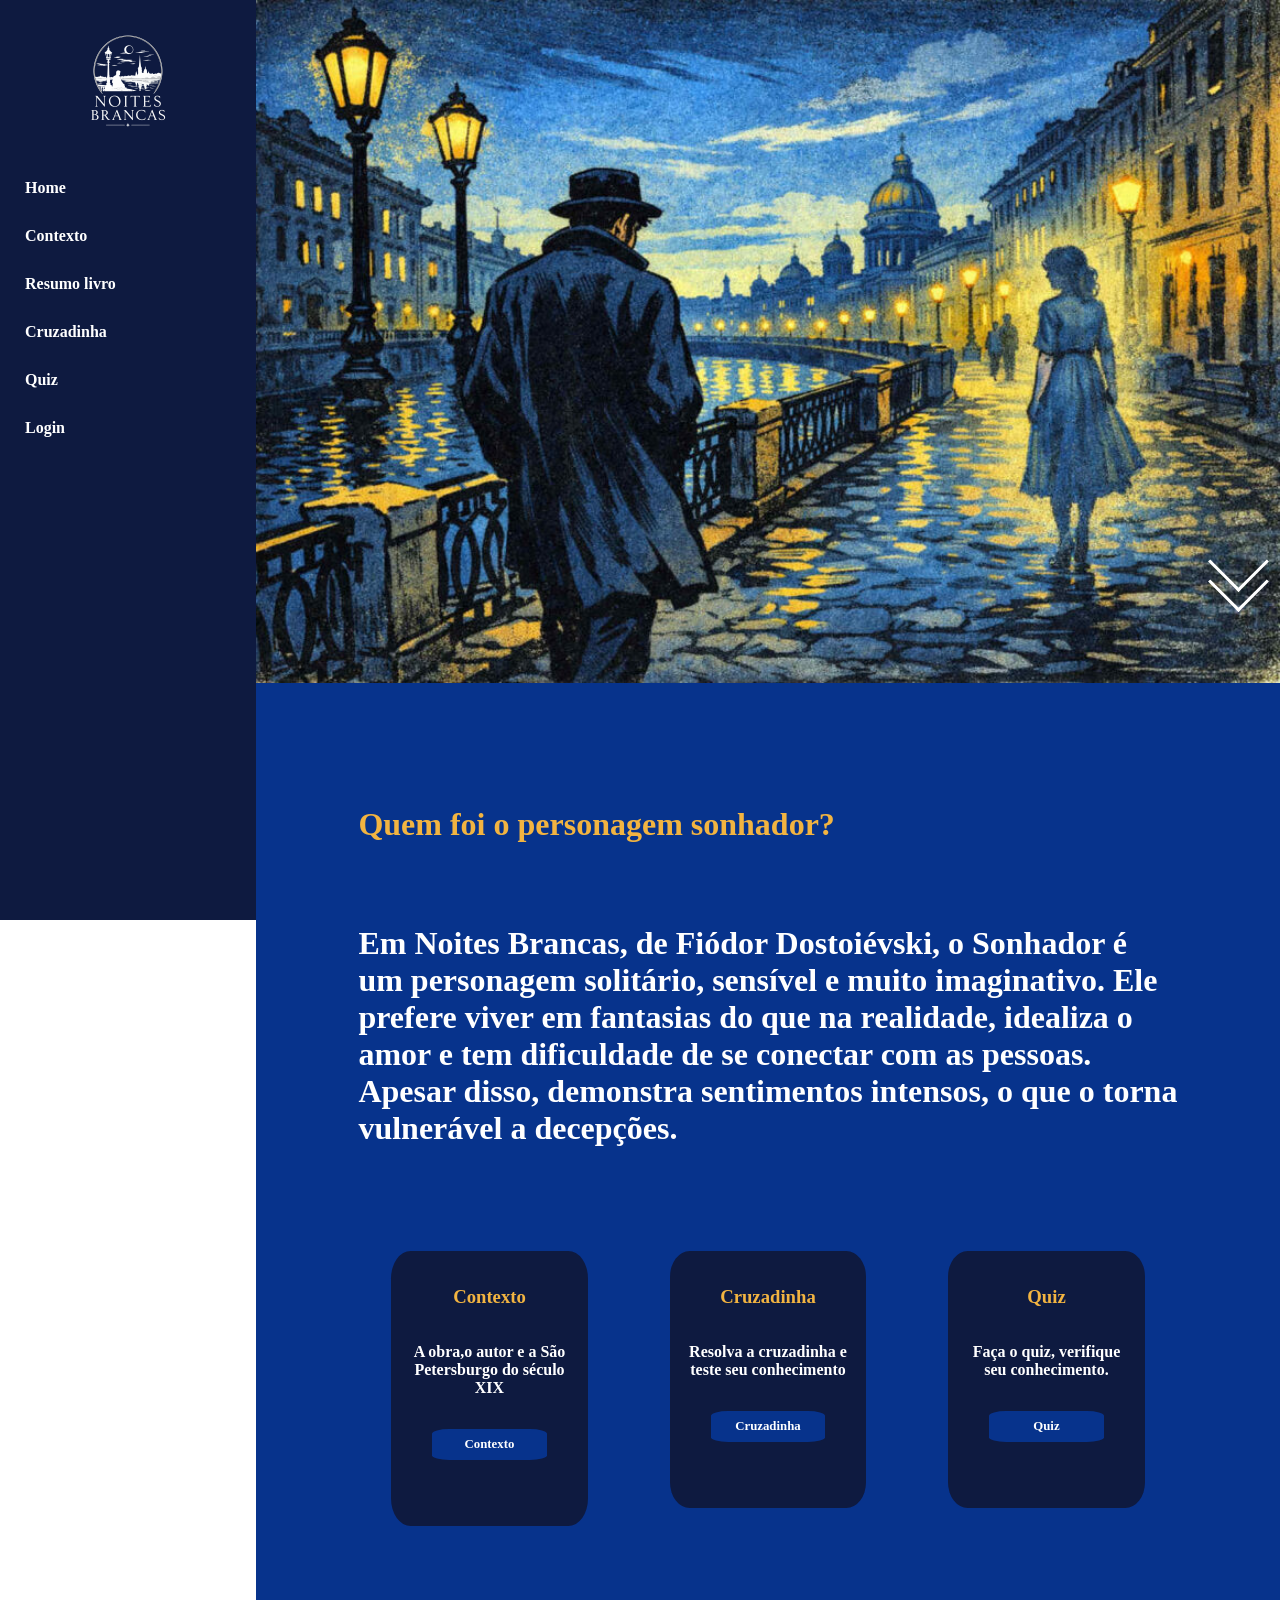
==== public/index.html @ 41731168 "sessãoimplementada" ====
<!DOCTYPE html>
<html lang="pt-br">
<head>
    <meta charset="UTF-8">
    <link rel="stylesheet" href="./css/style.css">
    <title>Noites brancas</title>
</head>
<body>

    <aside class="sidebar">

        <div class="sidebar-logo">
        <img class="logo" src="./assets/logo.png" alt="Logo do Sistema">
    </div>
        
        <nav>
            <ul>
                <li><a href="index.html">Home</a></li>
                <li><a href="contexto.html">Contexto</a></li>
                <li><a href="resumo.html">Resumo livro</a></li>
                <li><a href="cruzadinha.html">Cruzadinha</a></li>
                <li><a href="Quiz.html">Quiz</a></li>
                <li><a href="login.html">Login</a></li>
            </ul>       
        </nav>
    </aside>

    <main class="content">
       <div class="imagemprincipal">
        <img class="imagemprincipal" src="./assets/noitesbrancas.jpg" alt="Imagem principal">
         <div class="seta" onclick="descer()"></div>
         <div class="setaparabaixo" onclick="descer()"></div>
         
         
       </div>

      <div class="personagemsonhador">
        
        <div class="header">
            <p><h1> Quem foi o personagem sonhador?</h1></p>
        </div>

        <p><h1>Em Noites Brancas, de Fiódor Dostoiévski, o Sonhador é um personagem solitário, sensível e muito imaginativo. Ele prefere viver em fantasias do que na realidade, idealiza o amor e tem dificuldade de se conectar com as pessoas. Apesar disso, demonstra sentimentos intensos, o que o torna vulnerável a decepções.
   </h1>
        </p>

        <div class="cards">
             <div class="card">
                 <h3>Contexto</h3>
               <p> A obra,o autor e a São Petersburgo do século XIX</p>
                <a href="contexto.html" class="botaocards">Contexto</a>
    </div>

     <div class="card">
                 <h3>Cruzadinha</h3>
               <p>Resolva a cruzadinha e  teste  seu conhecimento</p>
                  <a href="cruzadinha.html" class="botaocards">Cruzadinha</a>

             </div>
        

         <div class="card">
                 <h3>Quiz</h3>
               <p>Faça o quiz, verifique seu conhecimento.</p>
                 <a href="quiz.html" class="botaocards">Quiz</a>

             </div>
    </div>
    
    </main>
   <script>
     function descer(){
       
            top:document.querySelector(".personagemsonhador").scrollIntoView({
            behavior:"smooth"

        });
     }
   </script>
</body>
</html>
---- public/css/style.css ----
body {
    margin: 0;
    display: flex;

}

.sidebar {
    height: 100vh;      
    width: 20%;    
    font-family: Poppins;
    font-weight: bold;
    position: fixed;    
    background-color: #0e1a40;
    color: white;
    padding-top: 20px;
}

.sidebar h2 {
    text-align: center;
    font-size: 1.5rem;
}

.sidebar ul {
    list-style: none;
    padding: 0;
}

.sidebar li a {
    padding: 15px 25px;
    display: block;
    color: white;
     font-size: 100%;
    text-decoration: none;
    transition: 0.3s;
}


.sidebar li a:hover {
    background-color:#d59600;
    padding-left: 35px;
}


.content {
     margin-left: 20%;
    width: 80%;
}
.logo{
    width:50%;
    height:40%;
     display: block;
    margin: 0 auto;
}
.imagemprincipal {
    position: relative;
}
.imagemprincipal img{
      width: 100%;
    height: auto;
    display: block;
}
.header{
    color:#f2b441;
     font-weight: bold;
    font-family: Poppins;
    margin-bottom:10%;

}
.personagemsonhador{
    color:white;
    width:80%;
    padding: 10%;
    height:auto;
    background-color: #07338c;
    font-weight: bold;
    font-family: Poppins;
    font-size: 100%;
    
    
}
.contextopagina{
    background-color: #0B204A;

}
.header_contexto{
     color:#f2b441;
    margin: 5% 5% 5% 8%;
     
}
.cards{
      display:flex;
      justify-content: center;
      gap:10%;
    
}
.card h3{
     color:#f2b441;
   
}
.card{
    width: 20%;
    color:white;
    height: 20%;
    flex-direction: column;
    display: flex;
    justify-content: space-between;
    background-color: #0e1a40;
    border-radius: 10%;  
    padding: 2%;
    text-align: center;
    font-family:Poppins ;
    box-shadow: 4% 4% 10% rgba(244, 241, 241, 0.2);
    font-weight: bold;
    margin-top: 10%;

}
.botaocards{
    background-color:#07338c;
    color:white;
    border-radius:15%;
    width: 60%;
    height: auto;
    margin: 10% 20% 30% 15%;
    box-shadow: 0% 2% 10% rgba(244, 241, 241, 0.2);
    padding: 5%;
    text-decoration: none;
    font-size: 80%;
}
.cards_contexto{
       display: flex;
       flex-direction: column;
      justify-content: center;
     
    
}

.card_contexto{
    width: 80%;
    color:white;
    justify-content: space-between;
    background-color: #0e1a40;
    border-radius: 3%;  
    padding: 2%;
    text-align: center;
    font-family:Arial, Helvetica, sans-serif;
    box-shadow: 0% 4% 10% rgba(244, 241, 241, 0.2);
    font-weight: bold;
    margin: 2% 10% 5% 8%;
    
  

}
.card_contexto h2{
    text-align: left;
    font-weight: bold;
     font-family:Arial, Helvetica, sans-serif;
    color:#f2b441;
}

.card_contexto p{
    max-width: 90%;       
    line-height: 1.6;        
    text-align: justify;    
    font-size: 16px;
    color: white;
}
.cadastro{
    display: flex;
    justify-content: center;
    align-items: center;
    height: 100vh;

}
.cadastro form{
  width: 35%;
  height: auto;
  padding: 20px;
 flex-direction: column;
  background-color:#0B204A;
  color: white;
  border-radius: 5em;
  display: flex;
}
.cadastro input{
    border-radius:12em ;
   width: 95%;
   padding: 2%;
   background-color: #060f2d; 
   border: 1px solid rgba(255, 255, 255, 0.3); 
   color:white;
 
}

.cadastro h1{
    color:#f2b441;
    text-align: center;
  margin-bottom: 20px;
}
.btncadastrar{
    color:white;
     font-family:Arial, Helvetica, sans-serif;
    background-color: #f2b441;
    border-radius:12em ;
    width: 70%;
    padding: 2%;
    margin: 10% auto;
    cursor:pointer;
     box-shadow: 0 0 10px rgba(242, 180, 65, 0.6);
}
.cadastropagina{
    
  background-image: url("../assets/noitesbrancas.jpg");
  background-size: cover;
  background-position: center;
}

.paginalogin{
  background-image: url("../assets/noitesbrancas.jpg");
  background-size: cover;
  background-position: center;
}
.btnlogin{
    color:white;
      font-family:Arial, Helvetica, sans-serif;
    background-color: #f2b441;
     border-radius:12em ;
    width: 70%;
    cursor: pointer;
    padding: 2%;
    margin: 10% auto;
     box-shadow: 0 0 10px rgba(242, 180, 65, 0.6);
}
.login{
  
    display: flex;
    justify-content: center;
    align-items: center;
    height: 100vh;
}

.login form{
  width: 35%;
  height: auto;
  padding: 20px;
 flex-direction: column;
  background-color:#0B204A;
  color: white;
  border-radius: 5em;
  display: flex;
}
.login input{
   border-radius:12em ;
   width: 95%;
   padding: 2%;
   background-color: #060f2d; 
   border: 1px solid rgba(255, 255, 255, 0.3); 
   color:white;
 
}

.login h1{
    color:#f2b441;
    text-align: center;
  margin-bottom: 20px;
}
.triangulo{
    position: absolute;
    right: 0;
    top: 0;
}
.triangulo{
    width: 50%;
    height: 100%;
    background-image: url("../assets/saopetersburgojpg.jpg");
    background-size: cover;
    background-position: center;
    background-repeat: no-repeat;
    clip-path: polygon(100% 0, 100% 100%, 0 0);
    transition: 0.5s;


}

.triangulo{
    overflow: hidden;
}

.triangulo:hover{
    background-size: 200%;
    transition: 0.5s ease;
}
.paginaresumo{
      background-color: #0B204A;
}
.textoheader{
    color:#f2b441;
    font-family:Arial, Helvetica, sans-serif;
    margin-bottom: 20px;
    font-size: medium;
    font-weight: bold;
   
     margin: 10% 0 0 2%;
}
.textoresumo{
    max-width: 60%;       
    line-height: 1.6;        
    text-align: justify;    
    font-size: 16px;
    color: white;
    font-family: Arial, Helvetica, sans-serif;
     margin: 10% 0 0 1%;

}


.Quizpagina{

    background-image: url("../assets/noitesjpeg.jpeg");
    background-size: cover;
    background-repeat: no-repeat;
    color:white;
    display: flex;
     align-items: flex-start;
   
}
#pontuacaoEJogo {
    display: flex;
    flex-direction: column;
    align-items: center;
    justify-content: center;
    gap: 20px;
    padding: 20px;
}
.conteudomain{
    flex:2; 
    height: 100vh;
    display: flex;
    justify-content: center;
    align-items: center;
    margin-left:20%;
}
.btnIniciarQuiz{
    width:400px;
    background-color: #f2b441;
    color:white;
    border-radius: 1em;
    padding: 2%;
    font-family: Arial, Helvetica, sans-serif;
   
}
.flex-colunar {
    background: #112a57;
    border-radius: 12px;
    width: 400px;
    text-align: center;
    color: white;
    gap: 2px;
     display: flex;
     height: auto;
    flex-direction: column;
    

}
.width-fit-content {
    width: fit-content;
}
.padding-8 {
    padding: 8px;
}

.text-success-with-bg {
   color:rgb(0, 232, 31)
}
.btnavançar{
    background-color: #2828b7;
    color:white;
    border-radius: 12em;
    padding: 2%;
    font-family: Arial, Helvetica, sans-serif;
}
.btntentenovamente{
     background-color: #2bad45;
    color:white;
    border-radius: 12em;
    padding: 2%;
    font-family: Arial, Helvetica, sans-serif;
}
.aindanãotemcadastro{
   text-align: center;
    color:white;
}

.seta{
    height: 40px;
    margin-bottom: 20px;
    bottom: 60px;
    right:2%;
    width: 40px;
    border-right: 3px solid white;
    border-bottom: 3px solid white;;
    transform: rotate(45deg);
    position: absolute;
}
.setaparabaixo{
    height: 40px;
    margin-bottom: 40px;
    bottom: 60px;
    right:2%;
    width: 40px;
    border-right: 3px solid white;
    border-bottom: 3px solid white;;
    transform: rotate(45deg);
    position: absolute;

}
#b_usuario {
    font-size: 30px;
    margin:60px;
    color:#2bad45;
   
    
}
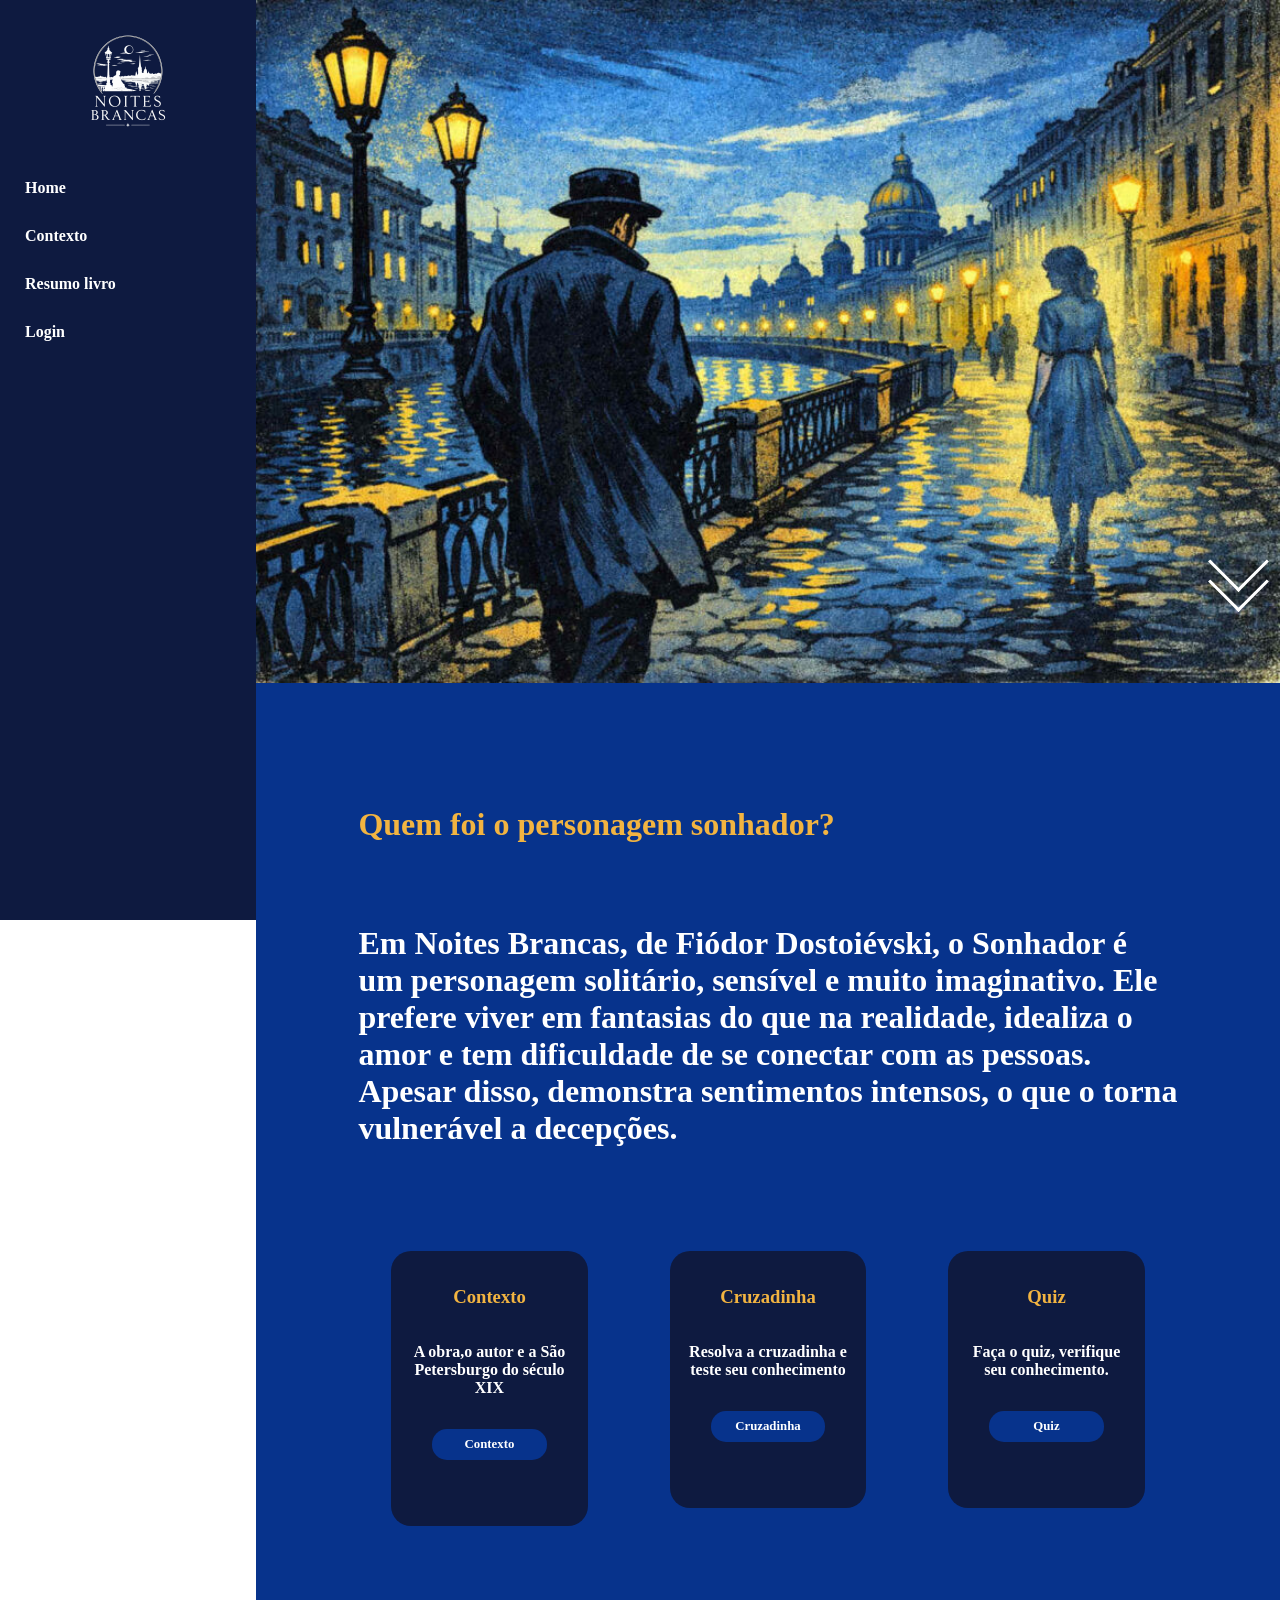
==== commit 27822677: "quiz funcionando no banco e iniciação da dashboard" ====
--- a/public/index.html
+++ b/public/index.html
@@ -18,8 +18,6 @@
                 <li><a href="index.html">Home</a></li>
                 <li><a href="contexto.html">Contexto</a></li>
                 <li><a href="resumo.html">Resumo livro</a></li>
-                <li><a href="cruzadinha.html">Cruzadinha</a></li>
-                <li><a href="Quiz.html">Quiz</a></li>
                 <li><a href="login.html">Login</a></li>
             </ul>       
         </nav>
--- a/public/css/style.css
+++ b/public/css/style.css
@@ -106,7 +106,7 @@
     display: flex;
     justify-content: space-between;
     background-color: #0e1a40;
-    border-radius: 10%;  
+    border-radius: 20px;  
     padding: 2%;
     text-align: center;
     font-family:Poppins ;
@@ -118,7 +118,7 @@
 .botaocards{
     background-color:#07338c;
     color:white;
-    border-radius:15%;
+    border-radius:15px;
     width: 60%;
     height: auto;
     margin: 10% 20% 30% 15%;
@@ -415,9 +415,45 @@
 
 }
 #b_usuario {
-    font-size: 30px;
+    font-size: 20px;
     margin:60px;
     color:#2bad45;
    
     
+}
+#card{
+    width: 100px;
+    padding: 20px;
+    background-color: rgba(255, 255, 255, 0.642);
+    border: 1px solid rgb(19, 42, 140);
+    border-radius: 10px;
+    margin: 10px;
+}
+.dashboardpagina{
+    background-color: #F4F6DE;
+}
+.btn-logout{
+    background-color: rgb(139, 2, 2);
+    color:white;
+    font-size: 20px;
+    font-family: Arial, Helvetica, sans-serif;
+    border-radius: 20px;
+    width: 100px;
+    margin-top: 60px;
+ 
+}
+.container-kpis {
+    display: flex;
+    gap: 20px;
+    justify-content: space-between;
+    flex-wrap: wrap;
+}
+.card-kpi {
+    width: 300px;
+    padding: 20px;
+    border-radius: 15px;
+    background-color: #1b263b;
+    color: white;
+    font-size: 20px;
+    font-family: Arial, Helvetica, sans-serif;
 }
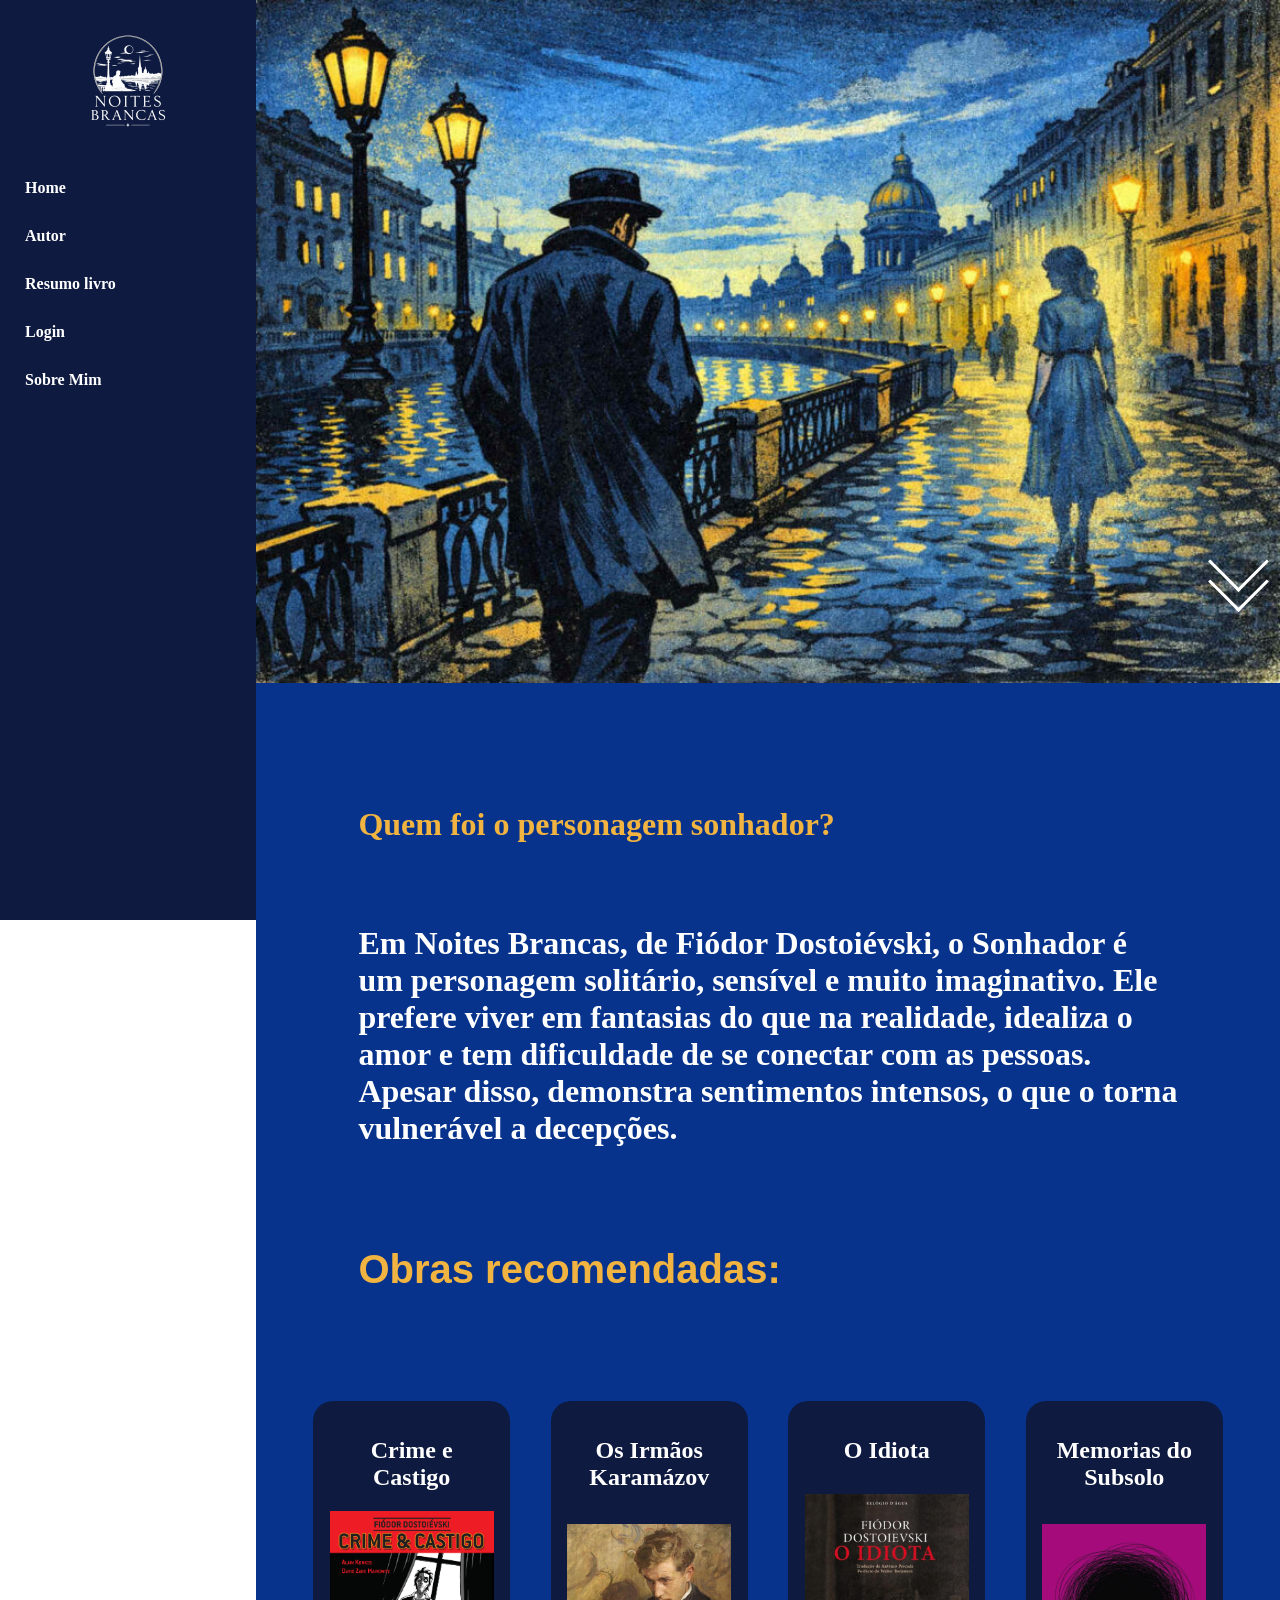
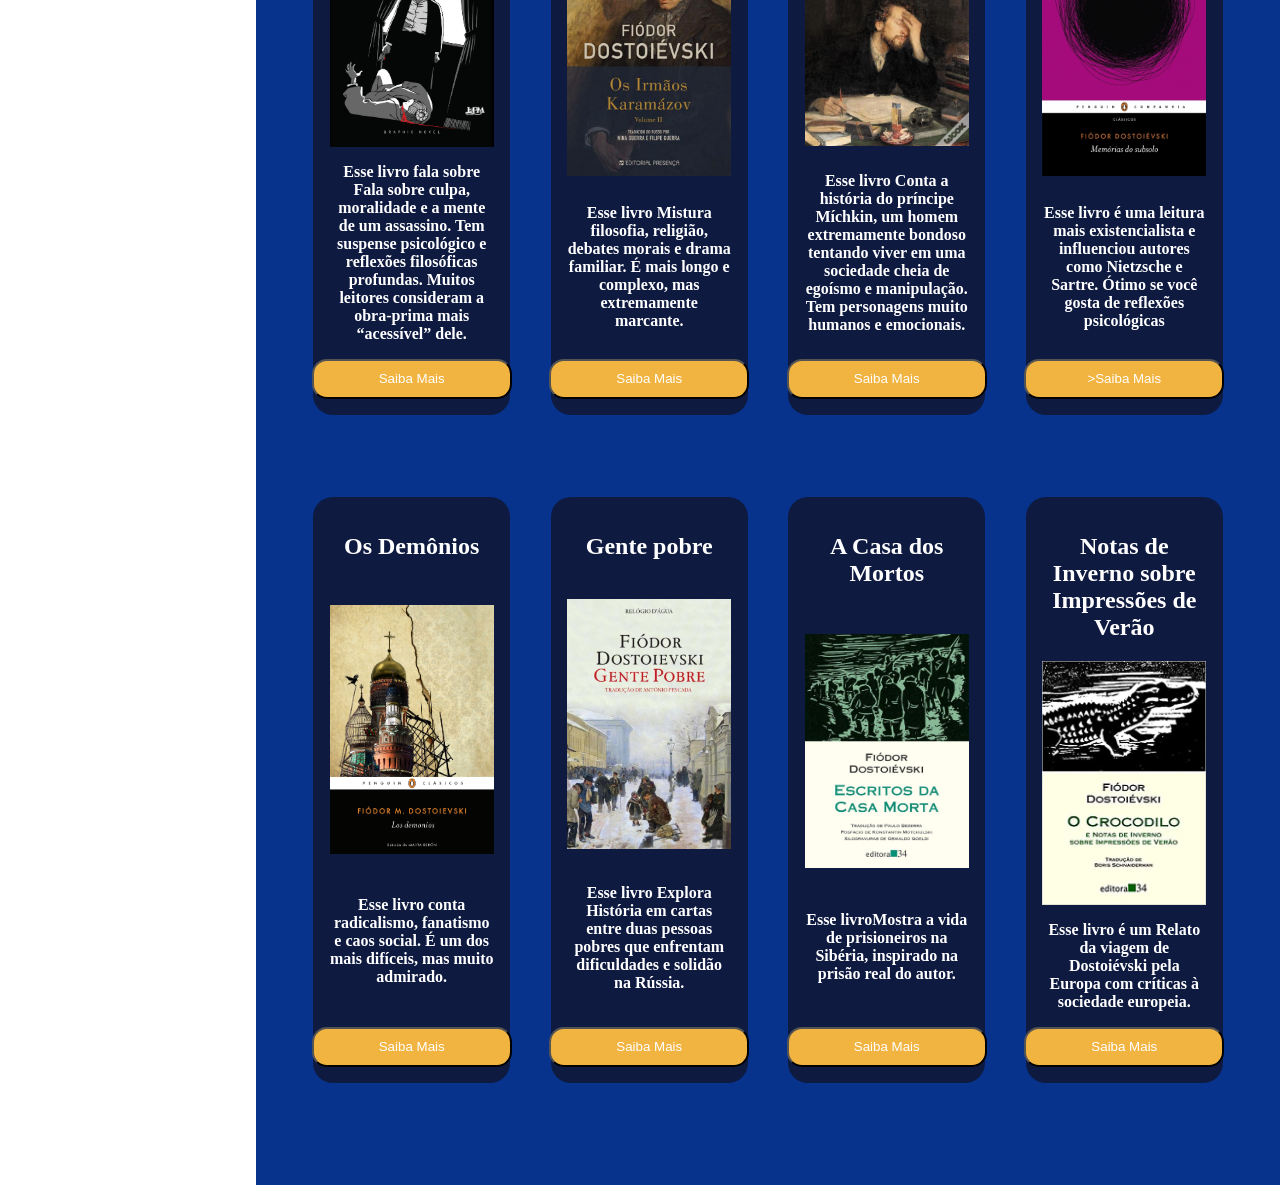
==== commit 953eb42a: "Tela dashboard gerenciamento de usuarios finalizada" ====
--- a/public/index.html
+++ b/public/index.html
@@ -16,9 +16,10 @@
         <nav>
             <ul>
                 <li><a href="index.html">Home</a></li>
-                <li><a href="contexto.html">Contexto</a></li>
+                <li><a href="autor.html">Autor</a></li>
                 <li><a href="resumo.html">Resumo livro</a></li>
                 <li><a href="login.html">Login</a></li>
+                   <li><a href="Sobremim.html">Sobre Mim</a></li>
             </ul>       
         </nav>
     </aside>
@@ -42,28 +43,76 @@
    </h1>
         </p>
 
-        <div class="cards">
-             <div class="card">
-                 <h3>Contexto</h3>
-               <p> A obra,o autor e a São Petersburgo do século XIX</p>
-                <a href="contexto.html" class="botaocards">Contexto</a>
+    <div class="header_obras">
+        <h1>Obras recomendadas:</h1>
     </div>
 
-     <div class="card">
-                 <h3>Cruzadinha</h3>
-               <p>Resolva a cruzadinha e  teste  seu conhecimento</p>
-                  <a href="cruzadinha.html" class="botaocards">Cruzadinha</a>
+     <div class="card_livros">
+         <div class="card">
+                <h2>Crime e Castigo</h2>
+                <img class="livcrime" src="./assets/crimecastigo.jpg" alt="Livro-Crimeecastigo">
+                <p>Esse livro fala sobre Fala sobre culpa, moralidade e a mente de um assassino. Tem suspense psicológico e reflexões filosóficas profundas. Muitos leitores consideram a obra-prima mais “acessível” dele.</p>
+                <button type="button" id="btnsaibamais" >Saiba Mais</button>
+             </div>
+
+                <div class="card">
+                <h2>Os Irmãos Karamázov</h2>
+                <img class="livcrime" src="./assets/irmaoskaramazov.jpg" alt="Livro-Os irmaoskaramazov">
+                <p>Esse livro Mistura filosofia, religião, debates morais e drama familiar. É mais longo e complexo, mas extremamente marcante.</p>
+                <button type="button" id="btnsaibamais" >Saiba Mais</button>
 
              </div>
-        
 
-         <div class="card">
-                 <h3>Quiz</h3>
-               <p>Faça o quiz, verifique seu conhecimento.</p>
-                 <a href="quiz.html" class="botaocards">Quiz</a>
+             <div class="card">
+                <h2>O Idiota</h2>
+                <img class="livcrime" src="./assets/oidiota.jpg" alt="Livro-Os irmaoskaramazov">
+                <p>Esse livro Conta a história do príncipe Míchkin, um homem extremamente bondoso tentando viver em uma sociedade cheia de egoísmo e manipulação. Tem personagens muito humanos e emocionais.</p>
+                <button type="button" id="btnsaibamais" >Saiba Mais</button>
 
              </div>
-    </div>
+
+               <div class="card">
+                <h2>Memorias do Subsolo</h2>
+                <img class="livcrime" src="./assets/memoriasubsolo.jpg" alt="Livro-Memoriasdesubsolo">
+                <p>Esse livro é  uma leitura mais existencialista e influenciou autores como Nietzsche e Sartre. Ótimo se você gosta de reflexões psicológicas</p>
+                <button type="button" id="btnsaibamais"   onclick="window.location.href='https://pt.wikipedia.org/wiki/Mem%C3%B3rias_do_subsolo'""> >Saiba Mais</button>
+           </div>
+             </div>
+ <div class="card_livros">
+      <div class="card">
+                <h2>Os Demônios</h2>
+                <img class="livcrime" src="./assets/Los-demonios.jpg" alt="Os demonios">
+                <p>Esse livro conta radicalismo, fanatismo e caos social. É um dos mais difíceis, mas muito admirado.</p>
+                <button type="button" id="btnsaibamais" >Saiba Mais</button>
+</div>
+
+    <div class="card">
+                <h2>Gente pobre</h2>
+                <img class="livcrime" src="./assets/gentepobre.jpg" alt="Livro-Memoriasdesubsolo">
+                <p>Esse livro Explora História em cartas entre duas pessoas pobres que enfrentam dificuldades e solidão na Rússia.</p>
+                <button type="button" id="btnsaibamais" >Saiba Mais</button>
+</div>
+
+
+     <div class="card">
+                <h2>A Casa dos Mortos</h2>
+                <img class="livcrime" src="./assets/acasadosmortos.jpg" alt="Livro-A Casa dos Mortos">
+                <p>Esse livroMostra a vida de prisioneiros na Sibéria, inspirado na prisão real do autor.</p>
+                <button type="button" id="btnsaibamais" >Saiba Mais</button>
+</div>
+
+     <div class="card">
+                <h2>Notas de Inverno sobre Impressões de Verão</h2>
+                <img class="livcrime" src="./assets/notasdeinvernpwebp.webp"alt="Livro-Notas de Inverno sobre Impressões de Verão">
+                <p>Esse livro é um  Relato da viagem de Dostoiévski pela Europa com críticas à sociedade europeia.</p>
+                <button type="button" id="btnsaibamais" >Saiba Mais</button>
+</div>
+ </div>
+
+
+
+    
+     </div>
     
     </main>
    <script>
--- a/public/css/style.css
+++ b/public/css/style.css
@@ -101,7 +101,7 @@
 .card{
     width: 20%;
     color:white;
-    height: 20%;
+    height: auto;
     flex-direction: column;
     display: flex;
     justify-content: space-between;
@@ -428,32 +428,143 @@
     border: 1px solid rgb(19, 42, 140);
     border-radius: 10px;
     margin: 10px;
+   transition: 0.3s;
 }
 .dashboardpagina{
-    background-color: #F4F6DE;
+    background-color: #a8a8f7;
 }
 .btn-logout{
-    background-color: rgb(139, 2, 2);
+    background-color: #4D7C9C;
     color:white;
     font-size: 20px;
     font-family: Arial, Helvetica, sans-serif;
     border-radius: 20px;
     width: 100px;
     margin-top: 60px;
+    display: block;
+    margin-left: auto;
+    margin-right: auto;
+}
  
-}
-.container-kpis {
+
+.card_livros{
+      display:flex;
+      justify-content: center;
+      gap:5%;
+      
+    
+}
+.header_obras{
+    margin-top: 100px;
+    color:#f2b441;
+    font-family: Arial, Helvetica, sans-serif;
+    font-size: 20px;
+}
+#btnsaibamais{
+    border-radius: 15px;
+    background-color:#f2b441;
+    color:white;
+    width: 200px;
+    align-self: center;
+    height: 40px;
+    
+    
+}
+.sobremim{
+    background-color: #4D7C9C;
+}
+.quemsoueu{
+            background-color: #00184b;
+            width: 80%;
+            margin: 30px auto;
+            color:white;
+            font-family: Arial, Helvetica, sans-serif;
+            font-size: 20px;
+            padding: 30px;
+            border-radius: 10px;
+            box-shadow: 0 0 10px rgba(0,0,0,0.1);
+}
+.card_habildades{
+    display: flex;
+    justify-content: center;
+    align-items: center;
+    gap: 40px;
+    
+    flex-wrap: wrap;
+}
+.card:hover{
+    transform: translateY(-50px);
+}
+.Linguagem h2{
+    color:white;
+    text-align: center;
+    margin-top:100px;
+    font-family: Arial, Helvetica, sans-serif;
+    font-size: 40px;
+}
+.objetivos{
+     background-color: #00184b;
+     width: 80%;
+     margin: 30px auto;
+     color:white;
+     font-family: Arial, Helvetica, sans-serif;
+     font-size: 20px;
+     padding: 30px;
+     border-radius: 10px;
+     box-shadow: 0 0 10px rgba(0,0,0,0.1);
+     display: flex;
+     align-items: center;
+    gap: 30px;
+
+}
+.quemsoueu img{
+    width: 180px;
+    height: 180px;
+    border-radius: 50%;
+    object-fit: cover;
+}
+
+.contato_seca{
+    text-align: center;
+      margin-bottom: 100px; 
+ 
+     
+}
+
+.contato{
     display: flex;
     gap: 20px;
-    justify-content: space-between;
-    flex-wrap: wrap;
-}
-.card-kpi {
-    width: 300px;
-    padding: 20px;
-    border-radius: 15px;
-    background-color: #1b263b;
-    color: white;
-    font-size: 20px;
-    font-family: Arial, Helvetica, sans-serif;
-}+    justify-content: center;
+   
+}
+
+.icon{
+    width: 70px;
+      margin: 20px;
+    height: 70px;
+    background-color: #f2b441;
+    border-radius: 50%;
+    display: flex;
+    justify-content: center;
+    align-items: center;
+    transition: 0.3s;
+   
+}
+
+.icon img{
+    width: 35px;
+    height: 35px;
+}
+
+.icon:hover{
+    transform: translateY(-8px);
+    background-color: #222;
+}
+.contato_secao h2{
+    color:white;
+    font-family: Arial, Helvetica, sans-serif;
+    font-size: 40px;
+}
+.quemsoueu p{
+    font-size: 25px;
+}
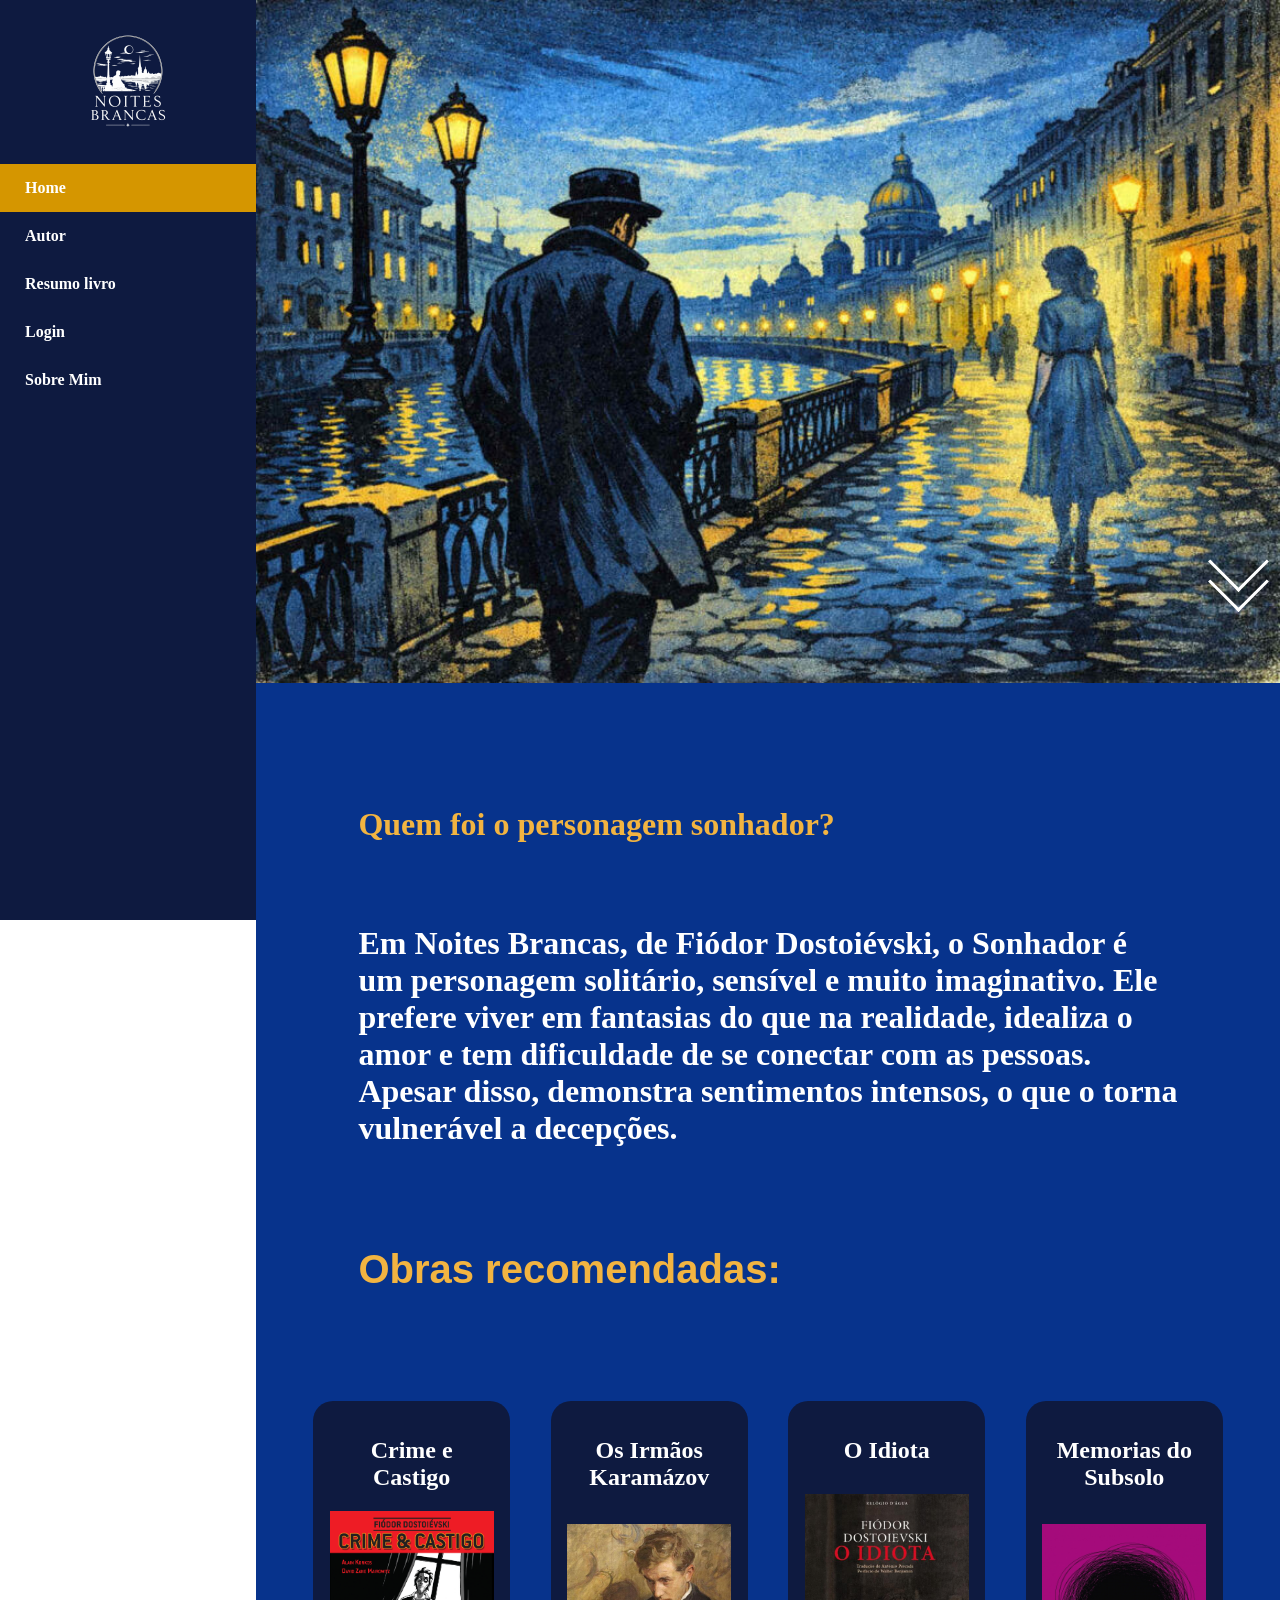
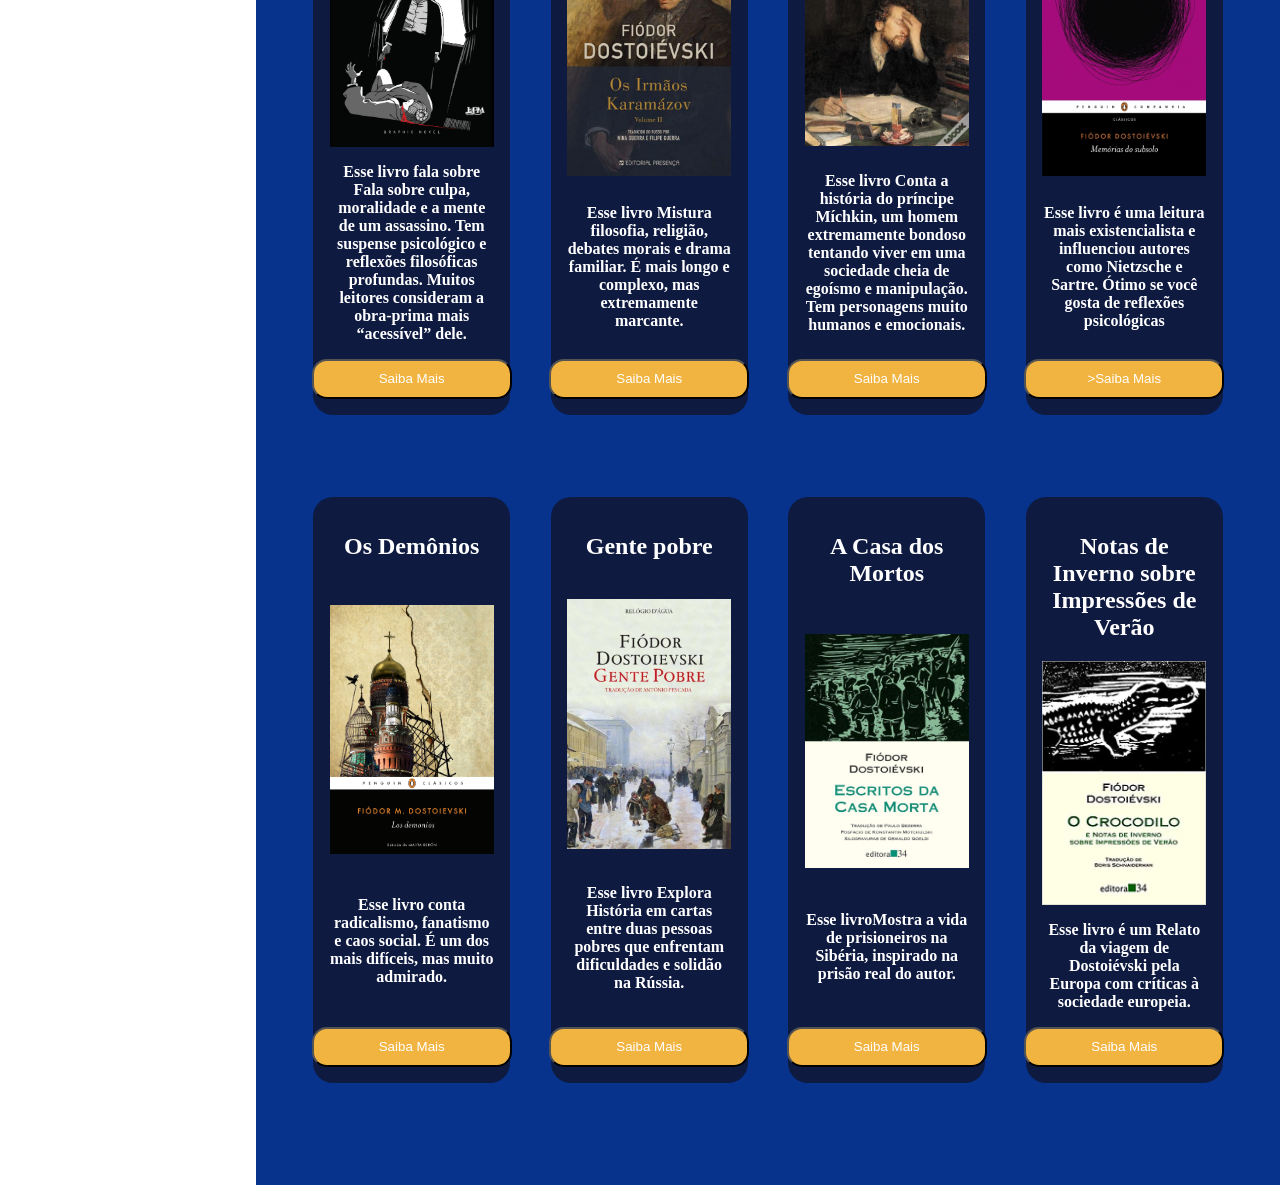
==== commit 106b94d5: "Finalizando projeto" ====
--- a/public/index.html
+++ b/public/index.html
@@ -15,11 +15,11 @@
         
         <nav>
             <ul>
-                <li><a href="index.html">Home</a></li>
+                <li><a href="index.html"class="ativo">Home</a></li>
                 <li><a href="autor.html">Autor</a></li>
                 <li><a href="resumo.html">Resumo livro</a></li>
                 <li><a href="login.html">Login</a></li>
-                   <li><a href="Sobremim.html">Sobre Mim</a></li>
+                <li><a href="Sobremim.html">Sobre Mim</a></li>
             </ul>       
         </nav>
     </aside>
--- a/public/css/style.css
+++ b/public/css/style.css
@@ -140,7 +140,7 @@
     color:white;
     justify-content: space-between;
     background-color: #0e1a40;
-    border-radius: 3%;  
+    border-radius: 3px;  
     padding: 2%;
     text-align: center;
     font-family:Arial, Helvetica, sans-serif;
@@ -160,7 +160,7 @@
 
 .card_contexto p{
     max-width: 90%;       
-    line-height: 1.6;        
+    line-height: 1.2;        
     text-align: justify;    
     font-size: 16px;
     color: white;
@@ -386,10 +386,16 @@
     padding: 2%;
     font-family: Arial, Helvetica, sans-serif;
 }
-.aindanãotemcadastro{
+.aindanaotemcadastro{
    text-align: center;
     color:white;
 }
+
+.aindanaotemlogin{
+   text-align: center;
+    color:white;
+}
+
 
 .seta{
     height: 40px;
@@ -568,3 +574,6 @@
 .quemsoueu p{
     font-size: 25px;
 }
+.ativo{
+    background-color: #d59600;
+}
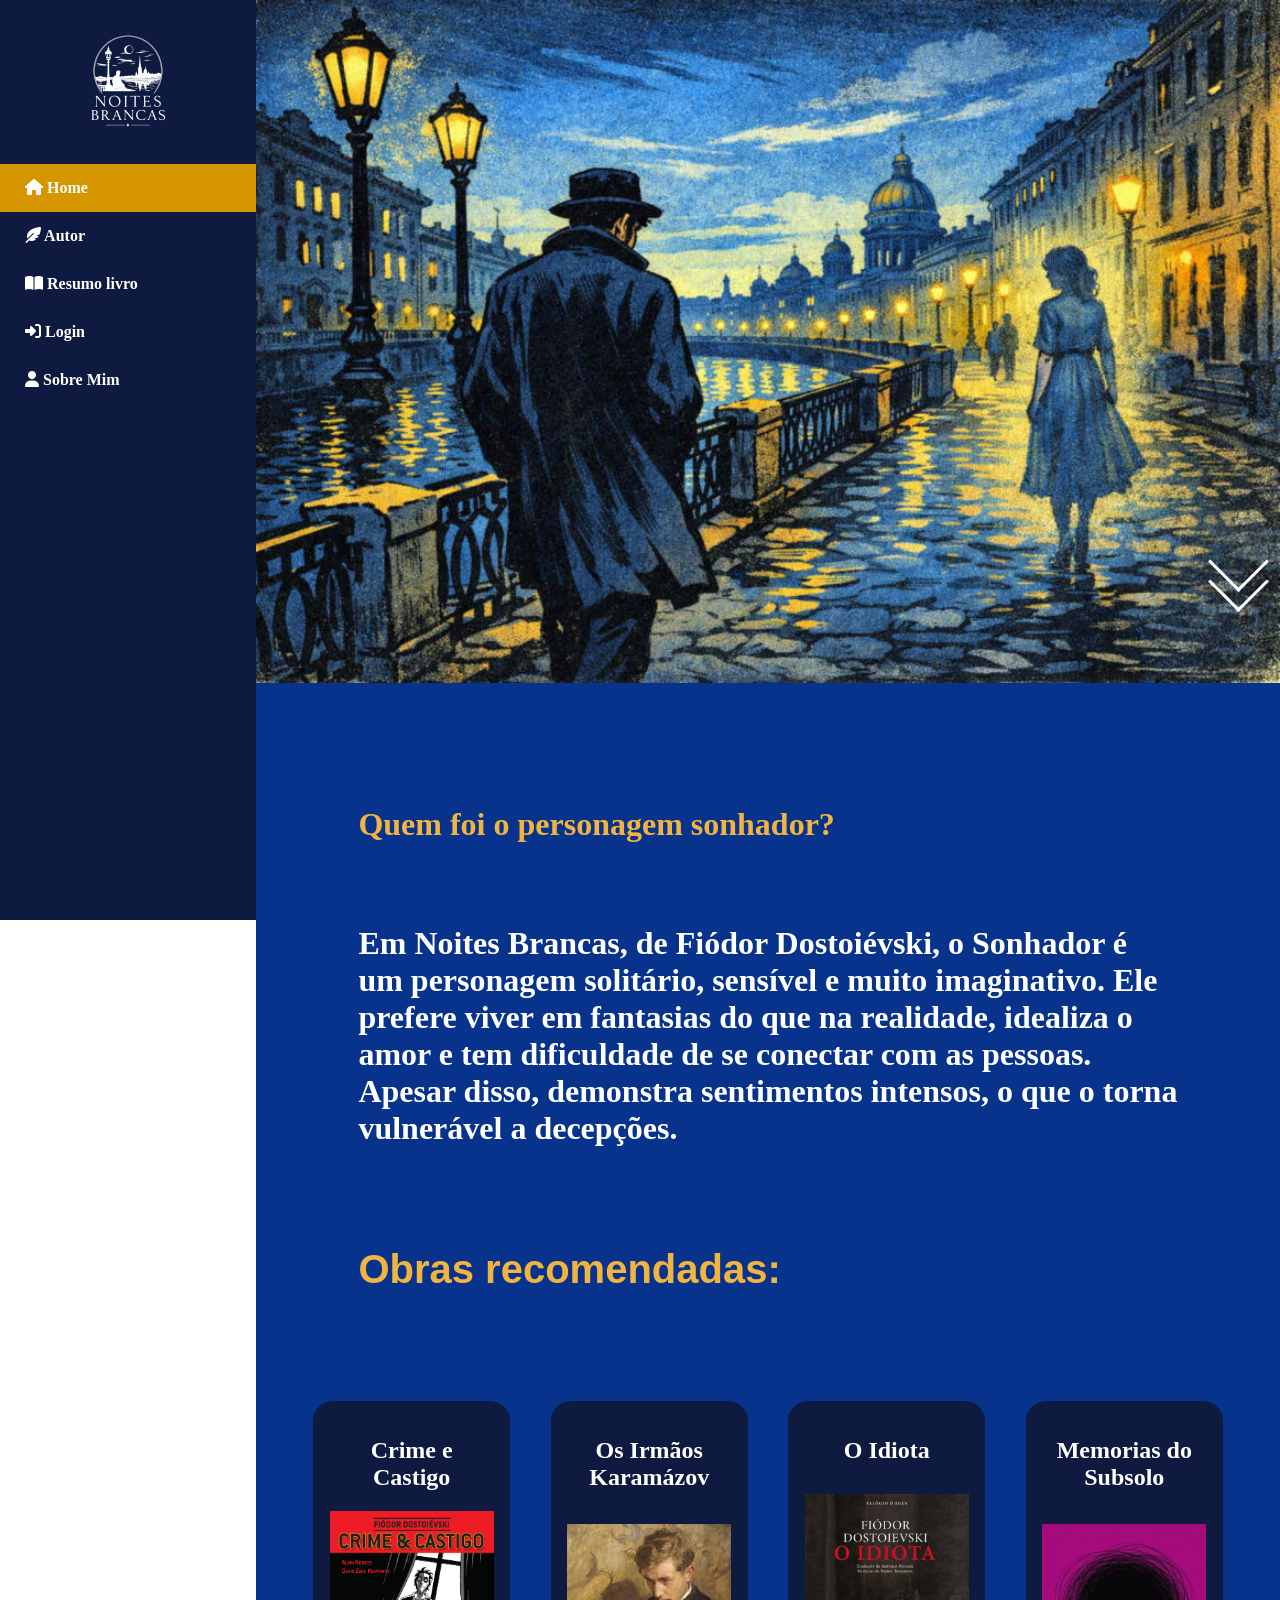
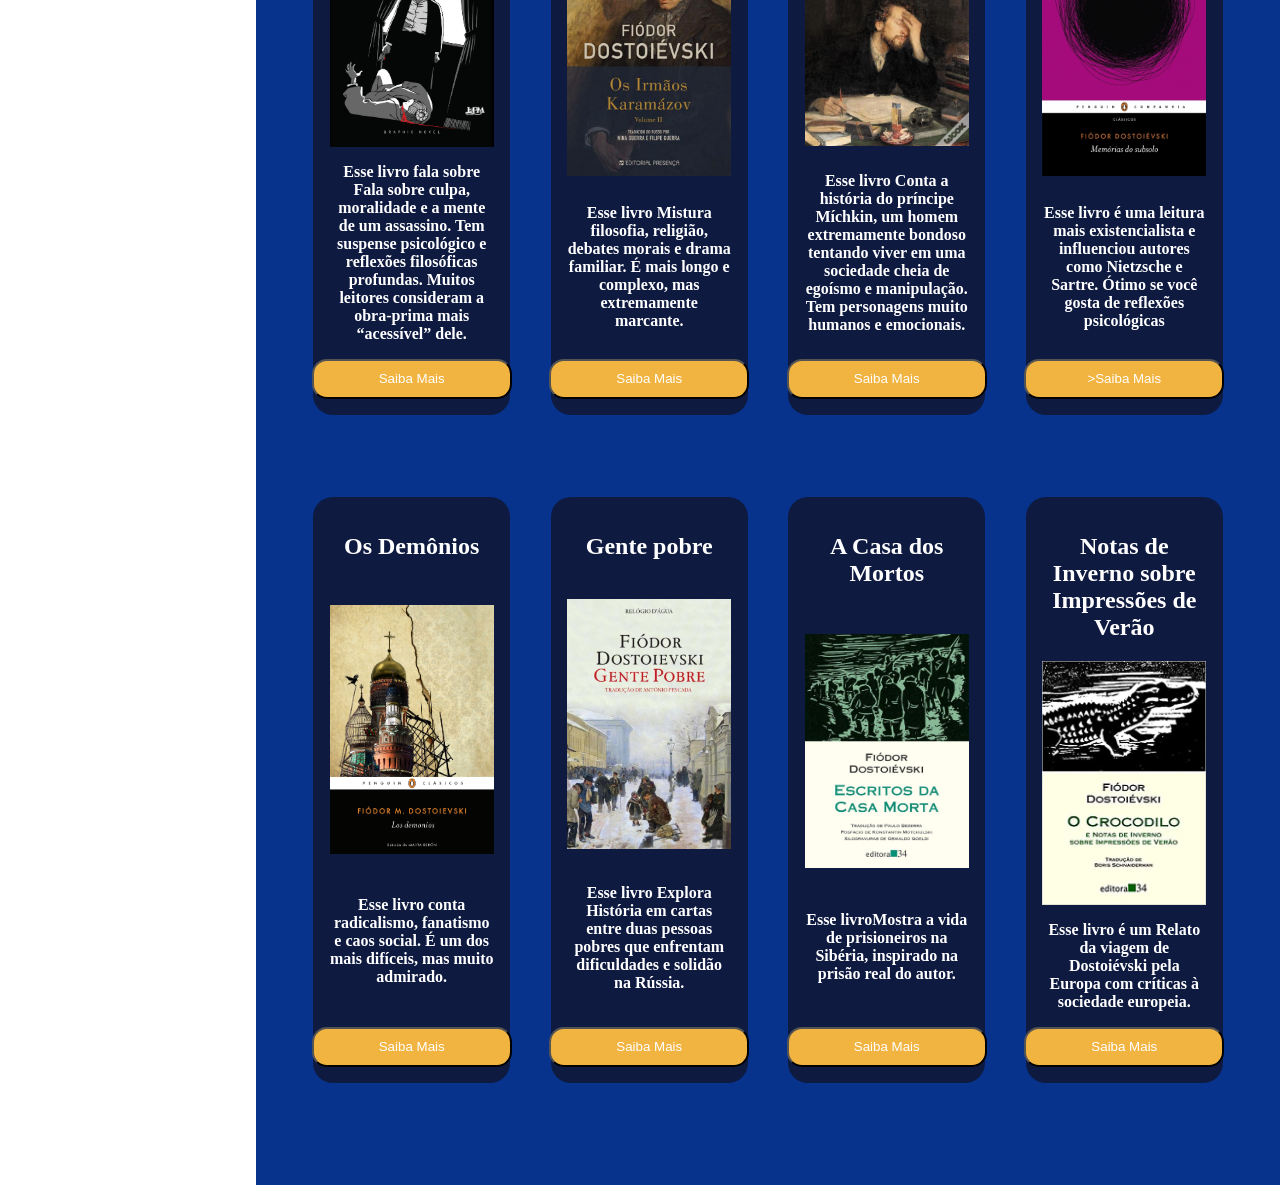
==== commit f6a448f5: "ultimas alteracoes no sistema" ====
--- a/public/index.html
+++ b/public/index.html
@@ -3,6 +3,8 @@
 <head>
     <meta charset="UTF-8">
     <link rel="stylesheet" href="./css/style.css">
+      <link rel="stylesheet"href="https://cdnjs.cloudflare.com/ajax/libs/font-awesome/6.5.1/css/all.min.css">
+
     <title>Noites brancas</title>
 </head>
 <body>
@@ -15,11 +17,26 @@
         
         <nav>
             <ul>
-                <li><a href="index.html"class="ativo">Home</a></li>
-                <li><a href="autor.html">Autor</a></li>
-                <li><a href="resumo.html">Resumo livro</a></li>
-                <li><a href="login.html">Login</a></li>
-                <li><a href="Sobremim.html">Sobre Mim</a></li>
+                 
+                <li><a href="index.html"class="ativo"><i class="fa-solid fa-house "></i> 
+                    Home  
+                </a></li>
+               
+                <li><a href="autor.html"> <i class="fa-solid fa-feather-pointed"></i>
+                    Autor
+                </a></li>
+
+                <li><a href="resumo.html"> <i class="fa-solid fa-book-open"></i>
+                    Resumo livro
+                </a></li>
+
+                <li><a href="login.html"> <i class="fa-solid fa-right-to-bracket"></i>
+                    Login
+                </a></li>
+
+                <li><a href="Sobremim.html"> <i class="fa-solid fa-user"></i>
+                    Sobre Mim
+                </a></li>
             </ul>       
         </nav>
     </aside>
--- a/public/css/style.css
+++ b/public/css/style.css
@@ -140,7 +140,7 @@
     color:white;
     justify-content: space-between;
     background-color: #0e1a40;
-    border-radius: 3px;  
+    border-radius: 6px;  
     padding: 2%;
     text-align: center;
     font-family:Arial, Helvetica, sans-serif;
@@ -166,15 +166,16 @@
     color: white;
 }
 .cadastro{
+ margin: 30px 3px 5px 0px;
     display: flex;
     justify-content: center;
     align-items: center;
-    height: 100vh;
+    height: 90vh;
 
 }
 .cadastro form{
   width: 35%;
-  height: auto;
+  height: 100%;
   padding: 20px;
  flex-direction: column;
   background-color:#0B204A;
@@ -199,12 +200,13 @@
 }
 .btncadastrar{
     color:white;
-     font-family:Arial, Helvetica, sans-serif;
+    font-family:Arial, Helvetica, sans-serif;
     background-color: #f2b441;
     border-radius:12em ;
-    width: 70%;
+    width: 60%;
     padding: 2%;
-    margin: 10% auto;
+    font-size: 18px;
+    margin: 5% auto;
     cursor:pointer;
      box-shadow: 0 0 10px rgba(242, 180, 65, 0.6);
 }
@@ -229,6 +231,7 @@
     cursor: pointer;
     padding: 2%;
     margin: 10% auto;
+    font-size: 18px;
      box-shadow: 0 0 10px rgba(242, 180, 65, 0.6);
 }
 .login{
@@ -450,6 +453,7 @@
     display: block;
     margin-left: auto;
     margin-right: auto;
+    
 }
  
 
@@ -576,4 +580,31 @@
 }
 .ativo{
     background-color: #d59600;
+}
+.container-tabela{
+    display: flex;
+    justify-content: center;
+    margin-top:200px;
+}
+.tabela-ranking{
+    color:white;
+    width: 90%;
+    box-shadow: 0 8px 20px rgba(0,0,0,0.15);
+    font-family: Arial, Helvetica, sans-serif;
+    background-color: #4D7C9C;
+    border-radius: 15px;
+    table-layout: fixed;
+}
+.tabela-ranking th{
+    background-color: #0e1a40;
+    color: white;
+    width:  10%;
+    padding: 10px;
+    font-size: 18px;
+    border-radius: 10px;
+}
+.tabela-ranking td{
+    text-align: center;
+    padding: 15px;
+    border-bottom: 1px solid #ddd;
 }
